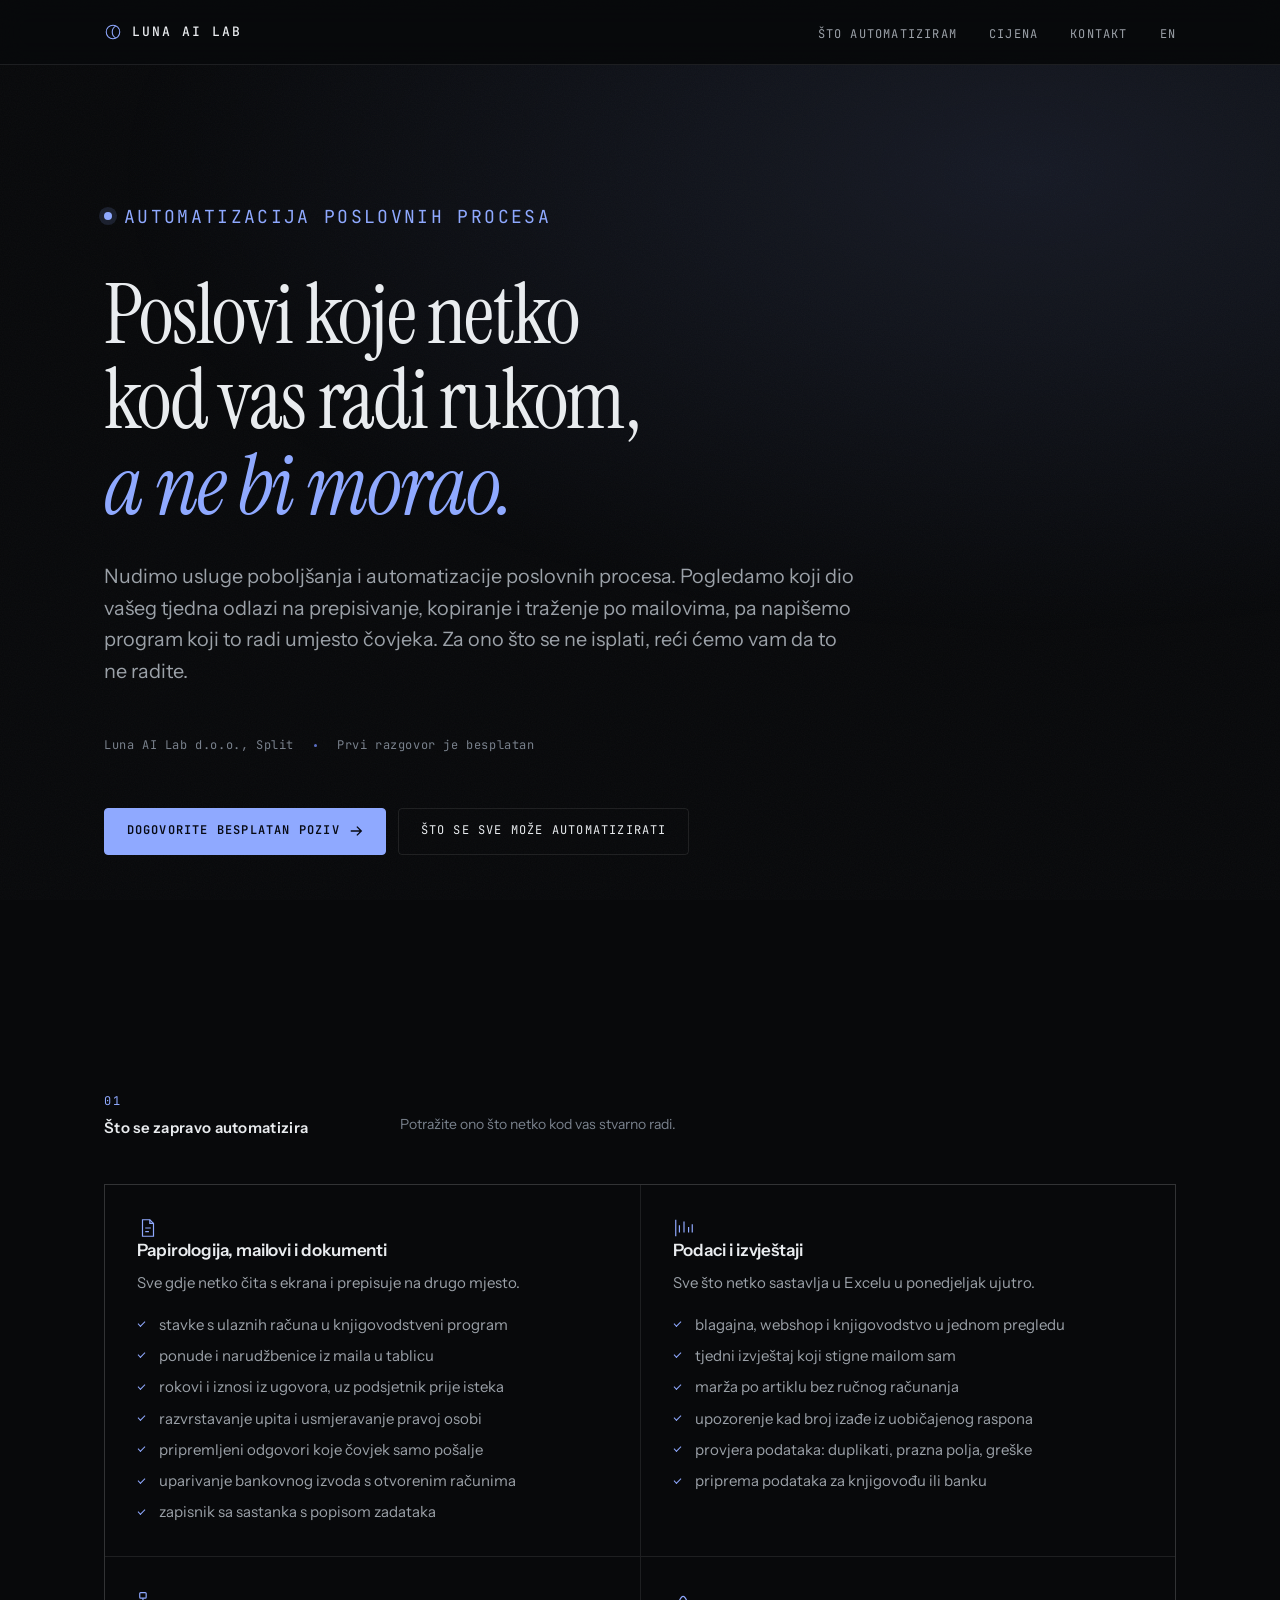
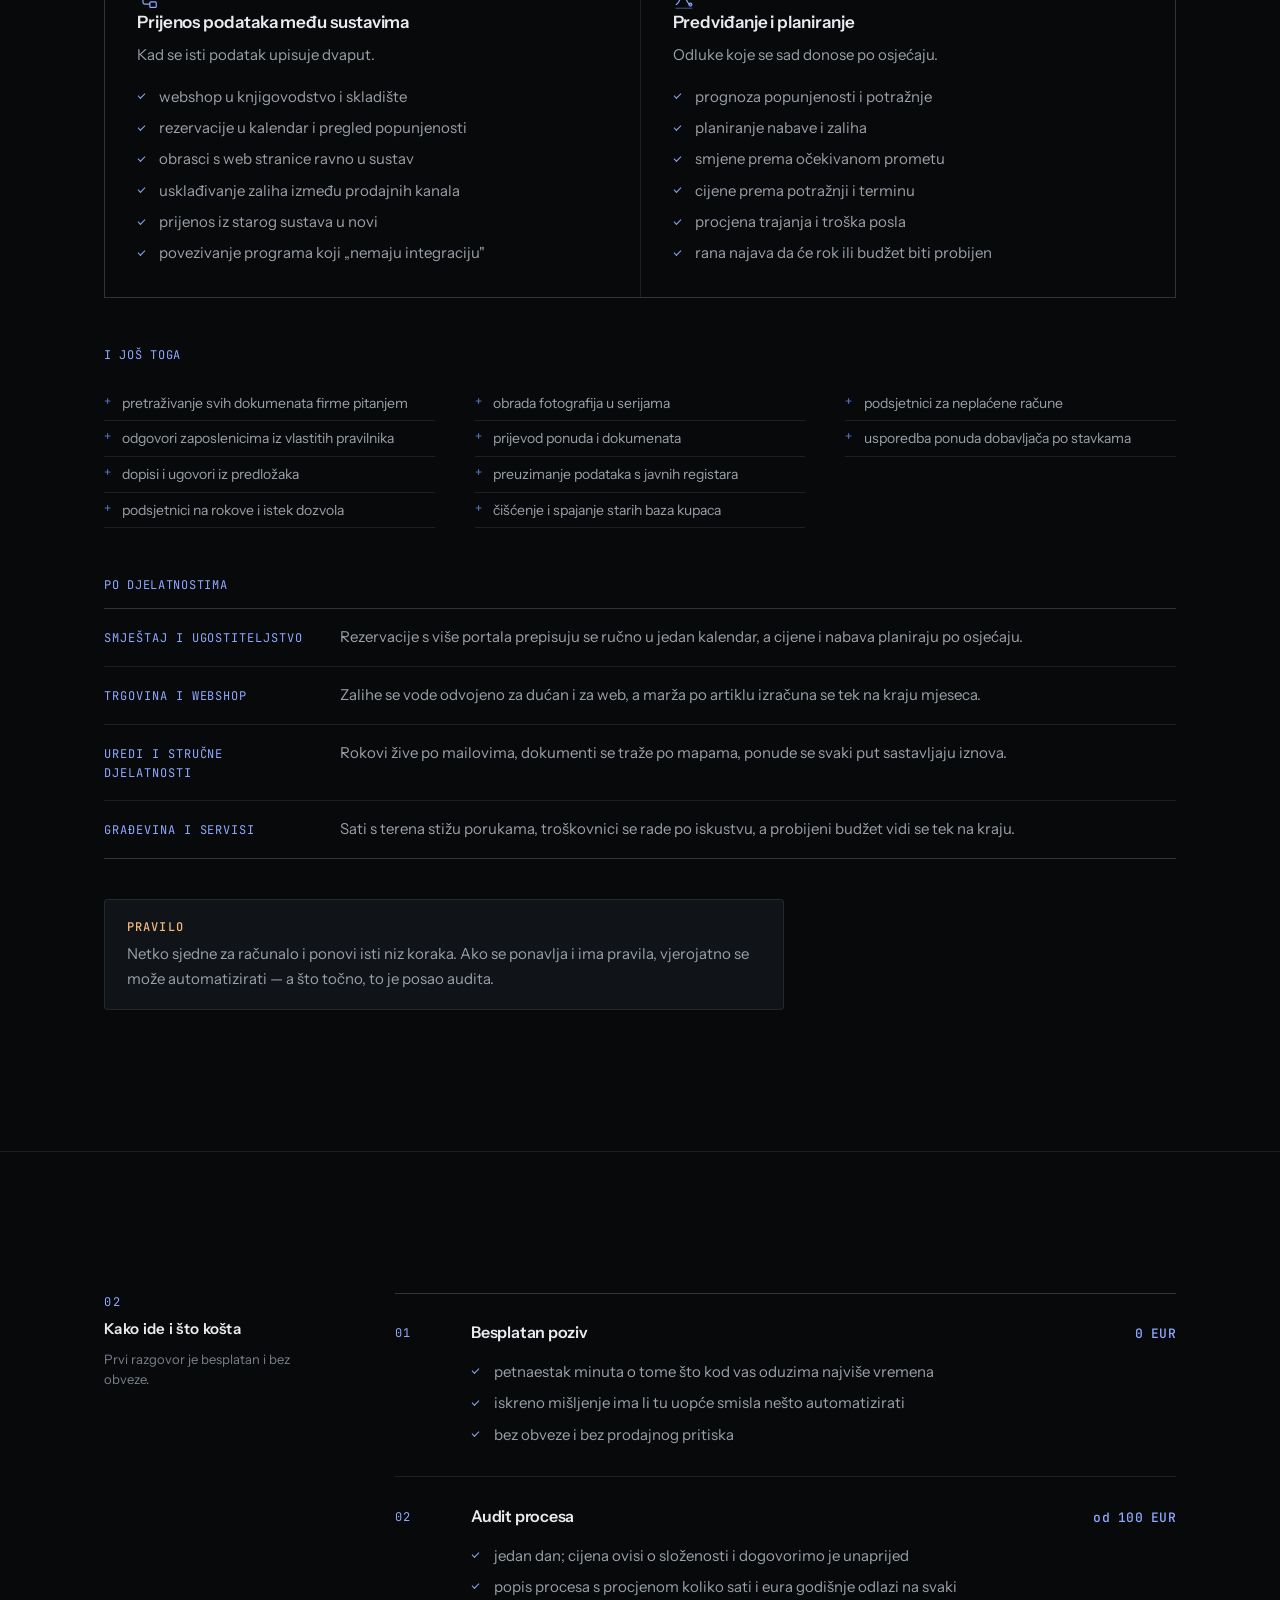
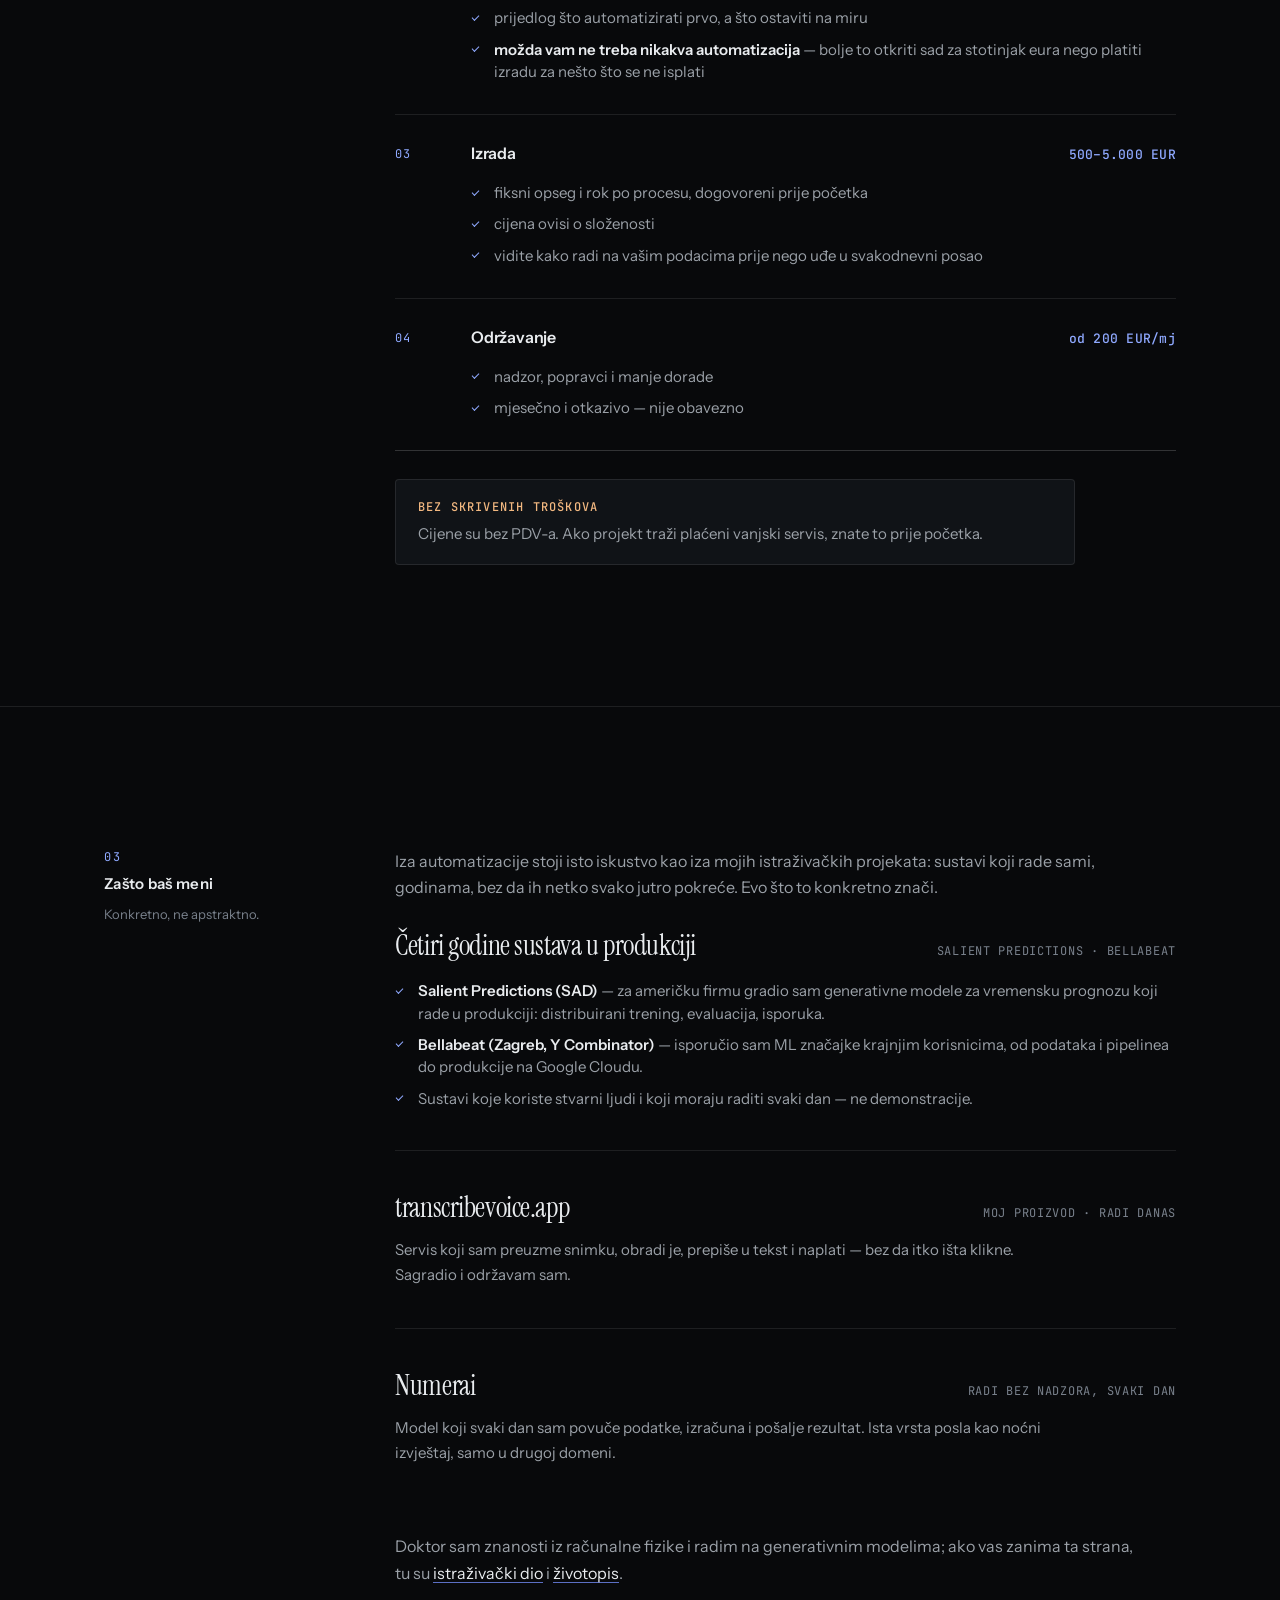
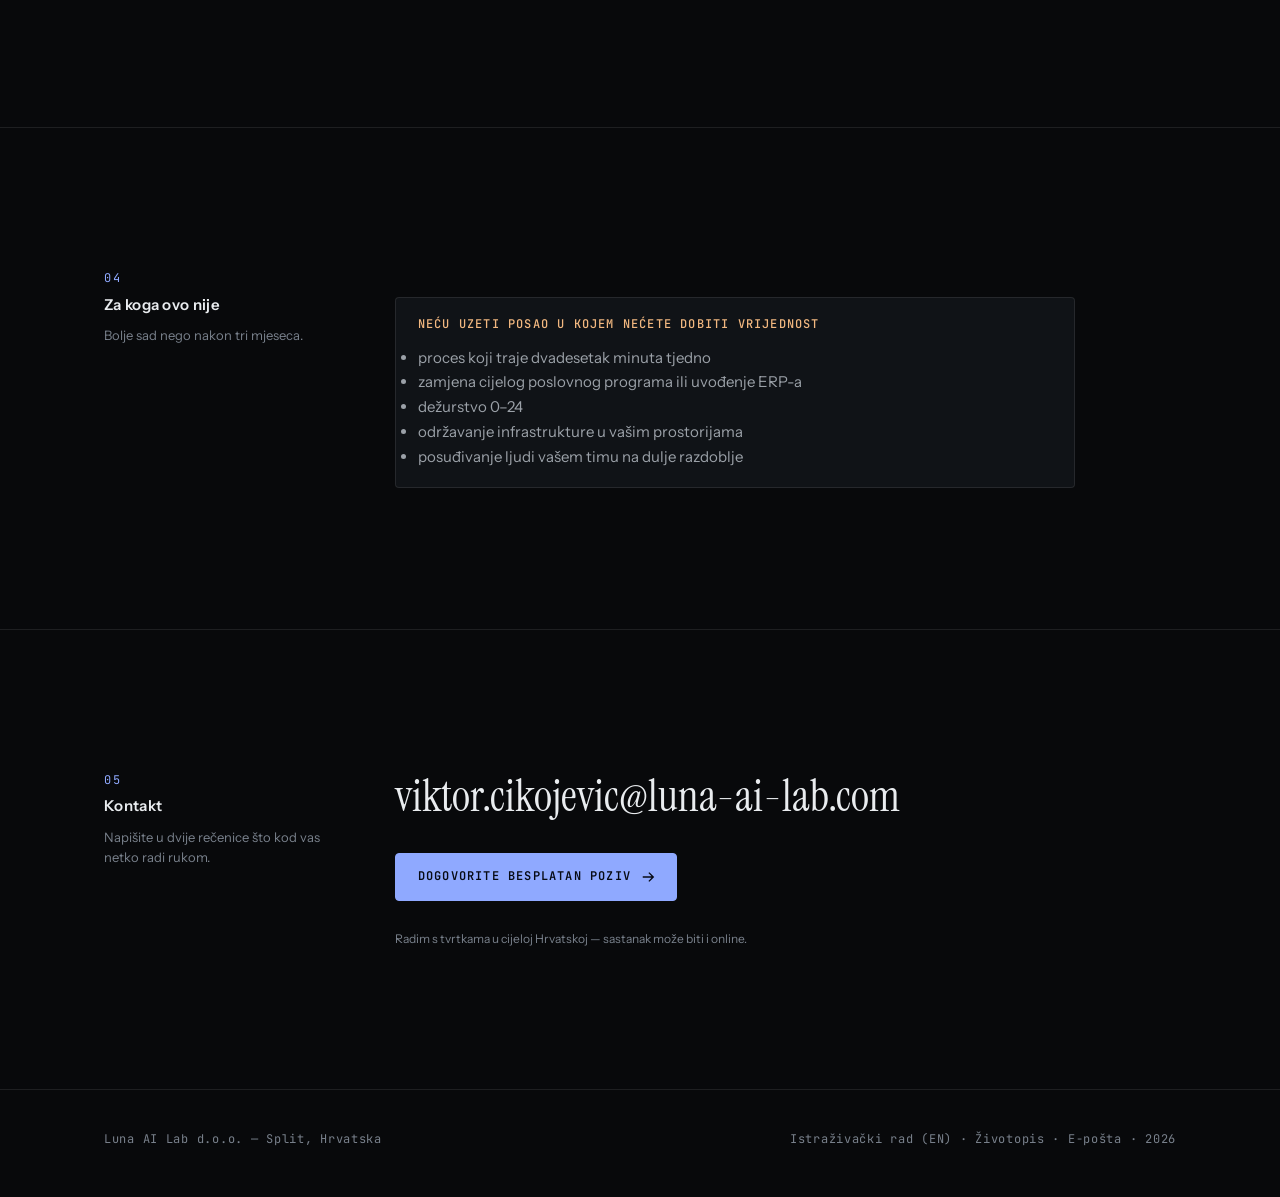
==== automatizacija/index.html @ 7725bb27 "Enhance index.html and related files by adding a new "Automatizacija" link for process automation se" ====
<!DOCTYPE html>
<html lang="hr" class="no-js">
<head>
<meta charset="utf-8">
<meta name="viewport" content="width=device-width, initial-scale=1">
<title>Automatizacija poslovnih procesa — Luna AI Lab, Split</title>
<meta name="description" content="Nudimo usluge poboljšanja i automatizacije poslovnih procesa: papirologija, mailovi, izvještaji, prijenos podataka između sustava, planiranje. Prvi razgovor je besplatan, audit od 100 EUR. Luna AI Lab d.o.o., Split.">
<link rel="canonical" href="https://luna-ai-lab.com/automatizacija/">
<meta name="theme-color" content="#08090b">
<meta name="author" content="Viktor Cikojević">

<meta property="og:type" content="website">
<meta property="og:locale" content="hr_HR">
<meta property="og:url" content="https://luna-ai-lab.com/automatizacija/">
<meta property="og:site_name" content="Luna AI Lab">
<meta property="og:title" content="Automatizacija poslovnih procesa — Luna AI Lab">
<meta property="og:description" content="Ako se radi na računalu i ponavlja se, vjerojatno se može automatizirati. Prvi razgovor je besplatan.">
<meta property="og:image" content="https://luna-ai-lab.com/assets/og-automatizacija.jpg">
<meta property="og:image:width" content="1200">
<meta property="og:image:height" content="630">
<meta name="twitter:card" content="summary_large_image">
<meta name="twitter:image" content="https://luna-ai-lab.com/assets/og-automatizacija.jpg">

<link rel="icon" href="/assets/favicon.svg" type="image/svg+xml">
<link rel="preconnect" href="https://fonts.googleapis.com">
<link rel="preconnect" href="https://fonts.gstatic.com" crossorigin>
<link rel="stylesheet" href="https://fonts.googleapis.com/css2?family=Instrument+Sans:ital,wght@0,400;0,500;0,600;1,400&amp;family=Instrument+Serif:ital@0;1&amp;family=JetBrains+Mono:wght@400;500&amp;display=swap">
<link rel="stylesheet" href="/styles.css">
<script>document.documentElement.classList.remove('no-js');</script>
</head>
<body>

<a class="skip" href="#main">Prijeđi na sadržaj</a>

<header class="nav">
  <div class="wrap nav__inner">
    <a class="wordmark" href="/" aria-label="Luna AI Lab — početna">
      <svg viewBox="0 0 24 24" fill="none" stroke="currentColor" stroke-width="1.4" aria-hidden="true">
        <circle cx="12" cy="12" r="9"/>
        <path d="M15.5 4.2a9 9 0 0 0 0 15.6"/>
      </svg>
      Luna AI Lab
    </a>
    <nav aria-label="Glavna navigacija">
      <ul class="nav__links">
        <li data-optional><a href="#sto">Što automatiziram</a></li>
        <li><a href="#cijena">Cijena</a></li>
        <li data-optional-sm><a href="#kontakt">Kontakt</a></li>
        <li><a href="/">EN</a></li>
      </ul>
    </nav>
  </div>
</header>

<main id="main">

  <!-- ============================================================ HERO -->
  <section class="hero hero--plain">
    <div class="wrap hero__inner">
      <p class="hero__eyebrow hero__eyebrow--lg">Automatizacija poslovnih procesa</p>

      <h1 class="display">Poslovi koje netko kod vas radi rukom, <em>a ne bi morao.</em></h1>

      <p class="lede hero__lede">
        Nudimo usluge poboljšanja i automatizacije poslovnih procesa. Pogledamo koji dio vašeg
        tjedna odlazi na prepisivanje, kopiranje i traženje po mailovima, pa napišemo program koji
        to radi umjesto čovjeka. Za ono što se ne isplati, reći ćemo vam da to ne radite.
      </p>

      <ul class="hero__proof">
        <li>Luna AI Lab d.o.o., Split</li>
        <li>Prvi razgovor je besplatan</li>
      </ul>

      <div class="hero__cta">
        <a class="btn btn--primary" href="mailto:viktor.cikojevic@luna-ai-lab.com?subject=Besplatan%20poziv">
          Dogovorite besplatan poziv
          <svg viewBox="0 0 16 16" fill="none" stroke="currentColor" stroke-width="1.6" aria-hidden="true">
            <path d="M2 8h12M9 3l5 5-5 5"/>
          </svg>
        </a>
        <a class="btn btn--ghost" href="#sto">Što se sve može automatizirati</a>
      </div>
    </div>
  </section>

  <!-- ============================================================= ŠTO -->
  <section class="section" id="sto" style="border-top:0">
    <div class="wrap">
      <div class="sechead">
        <div>
          <span class="rail__index">01</span>
          <h2 class="rail__title">Što se zapravo automatizira</h2>
        </div>
        <p class="rail__note">Potražite ono što netko kod vas stvarno radi.</p>
      </div>

      <div class="grid-2" data-reveal>

        <article>
          <svg class="card__icon" viewBox="0 0 24 24" fill="none" stroke="currentColor" stroke-width="1.3" aria-hidden="true">
            <path d="M6 3h8l4 4v14H6z"/><path d="M14 3v4h4"/><path d="M9 12h6M9 16h4"/>
          </svg>
          <h3 class="h3">Papirologija, mailovi i dokumenti</h3>
          <p class="block__lede">Sve gdje netko čita s ekrana i prepisuje na drugo mjesto.</p>
          <ul class="checklist">
            <li>stavke s ulaznih računa u knjigovodstveni program</li>
            <li>ponude i narudžbenice iz maila u tablicu</li>
            <li>rokovi i iznosi iz ugovora, uz podsjetnik prije isteka</li>
            <li>razvrstavanje upita i usmjeravanje pravoj osobi</li>
            <li>pripremljeni odgovori koje čovjek samo pošalje</li>
            <li>uparivanje bankovnog izvoda s otvorenim računima</li>
            <li>zapisnik sa sastanka s popisom zadataka</li>
          </ul>
        </article>

        <article>
          <svg class="card__icon" viewBox="0 0 24 24" fill="none" stroke="currentColor" stroke-width="1.3" aria-hidden="true">
            <path d="M3 21V3"/><path d="M7 17V9M12 17V5M17 17v-6M21 17V8"/>
          </svg>
          <h3 class="h3">Podaci i izvještaji</h3>
          <p class="block__lede">Sve što netko sastavlja u Excelu u ponedjeljak ujutro.</p>
          <ul class="checklist">
            <li>blagajna, webshop i knjigovodstvo u jednom pregledu</li>
            <li>tjedni izvještaj koji stigne mailom sam</li>
            <li>marža po artiklu bez ručnog računanja</li>
            <li>upozorenje kad broj izađe iz uobičajenog raspona</li>
            <li>provjera podataka: duplikati, prazna polja, greške</li>
            <li>priprema podataka za knjigovođu ili banku</li>
          </ul>
        </article>

        <article>
          <svg class="card__icon" viewBox="0 0 24 24" fill="none" stroke="currentColor" stroke-width="1.3" aria-hidden="true">
            <rect x="3" y="4" width="7" height="6" rx="1"/><rect x="14" y="14" width="7" height="6" rx="1"/>
            <path d="M6.5 10v4.5a2 2 0 0 0 2 2H14"/>
          </svg>
          <h3 class="h3">Prijenos podataka među sustavima</h3>
          <p class="block__lede">Kad se isti podatak upisuje dvaput.</p>
          <ul class="checklist">
            <li>webshop u knjigovodstvo i skladište</li>
            <li>rezervacije u kalendar i pregled popunjenosti</li>
            <li>obrasci s web stranice ravno u sustav</li>
            <li>usklađivanje zaliha između prodajnih kanala</li>
            <li>prijenos iz starog sustava u novi</li>
            <li>povezivanje programa koji „nemaju integraciju"</li>
          </ul>
        </article>

        <article>
          <svg class="card__icon" viewBox="0 0 24 24" fill="none" stroke="currentColor" stroke-width="1.3" aria-hidden="true">
            <path d="M3 17c3.5 0 4.5-9 8-9s4.5 9 8 9"/><circle cx="19" cy="17" r="1.6"/><path d="M3 21h18" opacity=".4"/>
          </svg>
          <h3 class="h3">Predviđanje i planiranje</h3>
          <p class="block__lede">Odluke koje se sad donose po osjećaju.</p>
          <ul class="checklist">
            <li>prognoza popunjenosti i potražnje</li>
            <li>planiranje nabave i zaliha</li>
            <li>smjene prema očekivanom prometu</li>
            <li>cijene prema potražnji i terminu</li>
            <li>procjena trajanja i troška posla</li>
            <li>rana najava da će rok ili budžet biti probijen</li>
          </ul>
        </article>

      </div>

      <div style="margin-top:clamp(2rem,4.5vw,3rem)">
        <p class="mono" style="color:var(--accent);margin-bottom:0.5rem">I još toga</p>
        <ul class="catalog" data-reveal>
          <li>pretraživanje svih dokumenata firme pitanjem</li>
          <li>odgovori zaposlenicima iz vlastitih pravilnika</li>
          <li>dopisi i ugovori iz predložaka</li>
          <li>podsjetnici na rokove i istek dozvola</li>
          <li>obrada fotografija u serijama</li>
          <li>prijevod ponuda i dokumenata</li>
          <li>preuzimanje podataka s javnih registara</li>
          <li>čišćenje i spajanje starih baza kupaca</li>
          <li>podsjetnici za neplaćene račune</li>
          <li>usporedba ponuda dobavljača po stavkama</li>
        </ul>
      </div>

      <div style="margin-top:clamp(2rem,4.5vw,3rem)">
        <p class="mono" style="color:var(--accent);margin-bottom:0.75rem">Po djelatnostima</p>
        <dl class="skills">
          <div>
            <dt>Smještaj i ugostiteljstvo</dt>
            <dd>Rezervacije s više portala prepisuju se ručno u jedan kalendar, a cijene i nabava planiraju po osjećaju.</dd>
          </div>
          <div>
            <dt>Trgovina i webshop</dt>
            <dd>Zalihe se vode odvojeno za dućan i za web, a marža po artiklu izračuna se tek na kraju mjeseca.</dd>
          </div>
          <div>
            <dt>Uredi i stručne djelatnosti</dt>
            <dd>Rokovi žive po mailovima, dokumenti se traže po mapama, ponude se svaki put sastavljaju iznova.</dd>
          </div>
          <div>
            <dt>Građevina i servisi</dt>
            <dd>Sati s terena stižu porukama, troškovnici se rade po iskustvu, a probijeni budžet vidi se tek na kraju.</dd>
          </div>
        </dl>
      </div>

      <p class="notice" style="margin-top:clamp(1.75rem,3.5vw,2.5rem)">
        <strong>Pravilo</strong>
        Netko sjedne za računalo i ponovi isti niz koraka. Ako se ponavlja i ima pravila, vjerojatno
        se može automatizirati — a što točno, to je posao audita.
      </p>
    </div>
  </section>

  <!-- ========================================================== CIJENA -->
  <section class="section" id="cijena">
    <div class="wrap split">
      <div class="rail">
        <span class="rail__index">02</span>
        <h2 class="rail__title">Kako ide i što košta</h2>
        <p class="rail__note">Prvi razgovor je besplatan i bez obveze.</p>
      </div>

      <div>
        <ol class="steps" data-reveal>
          <li>
            <h3>Besplatan poziv <span class="steps__price">0 EUR</span></h3>
            <ul class="checklist">
              <li>petnaestak minuta o tome što kod vas oduzima najviše vremena</li>
              <li>iskreno mišljenje ima li tu uopće smisla nešto automatizirati</li>
              <li>bez obveze i bez prodajnog pritiska</li>
            </ul>
          </li>
          <li>
            <h3>Audit procesa <span class="steps__price">od 100 EUR</span></h3>
            <ul class="checklist">
              <li>jedan dan; cijena ovisi o složenosti i dogovorimo je unaprijed</li>
              <li>popis procesa s procjenom koliko sati i eura godišnje odlazi na svaki</li>
              <li>prijedlog što automatizirati prvo, a što ostaviti na miru</li>
              <li><strong>možda vam ne treba nikakva automatizacija</strong> — bolje to otkriti sad za stotinjak eura nego platiti izradu za nešto što se ne isplati</li>
            </ul>
          </li>
          <li>
            <h3>Izrada <span class="steps__price">500–5.000 EUR</span></h3>
            <ul class="checklist">
              <li>fiksni opseg i rok po procesu, dogovoreni prije početka</li>
              <li>cijena ovisi o složenosti</li>
              <li>vidite kako radi na vašim podacima prije nego uđe u svakodnevni posao</li>
            </ul>
          </li>
          <li>
            <h3>Održavanje <span class="steps__price">od 200 EUR/mj</span></h3>
            <ul class="checklist">
              <li>nadzor, popravci i manje dorade</li>
              <li>mjesečno i otkazivo — nije obavezno</li>
            </ul>
          </li>
        </ol>

        <p class="notice">
          <strong>Bez skrivenih troškova</strong>
          Cijene su bez PDV-a. Ako projekt traži plaćeni vanjski servis, znate to prije početka.
        </p>
      </div>
    </div>
  </section>

  <!-- ============================================================ ZAŠTO -->
  <section class="section" id="zasto">
    <div class="wrap split">
      <div class="rail">
        <span class="rail__index">03</span>
        <h2 class="rail__title">Zašto baš meni</h2>
        <p class="rail__note">Konkretno, ne apstraktno.</p>
      </div>

      <div>
        <p class="prose" style="margin-bottom:1.75rem">
          Iza automatizacije stoji isto iskustvo kao iza mojih istraživačkih projekata: sustavi koji
          rade sami, godinama, bez da ih netko svako jutro pokreće. Evo što to konkretno znači.
        </p>

        <ol class="work">
          <li data-reveal>
            <div class="work__head">
              <h3 class="work__title">Četiri godine sustava u produkciji</h3>
              <span class="work__meta">Salient Predictions · Bellabeat</span>
            </div>
            <ul class="checklist">
              <li><strong>Salient Predictions (SAD)</strong> — za američku firmu gradio sam generativne modele za vremensku prognozu koji rade u produkciji: distribuirani trening, evaluacija, isporuka.</li>
              <li><strong>Bellabeat (Zagreb, Y Combinator)</strong> — isporučio sam ML značajke krajnjim korisnicima, od podataka i pipelinea do produkcije na Google Cloudu.</li>
              <li>Sustavi koje koriste stvarni ljudi i koji moraju raditi svaki dan — ne demonstracije.</li>
            </ul>
          </li>
          <li data-reveal>
            <div class="work__head">
              <h3 class="work__title">transcribevoice.app</h3>
              <span class="work__meta">moj proizvod · radi danas</span>
            </div>
            <p>
              Servis koji sam preuzme snimku, obradi je, prepiše u tekst i naplati — bez da itko
              išta klikne. Sagradio i održavam sam.
            </p>
          </li>
          <li data-reveal>
            <div class="work__head">
              <h3 class="work__title">Numerai</h3>
              <span class="work__meta">radi bez nadzora, svaki dan</span>
            </div>
            <p>
              Model koji svaki dan sam povuče podatke, izračuna i pošalje rezultat. Ista vrsta posla
              kao noćni izvještaj, samo u drugoj domeni.
            </p>
          </li>
        </ol>

        <p class="prose" style="margin-top:1.75rem">
          Doktor sam znanosti iz računalne fizike i radim na generativnim modelima; ako vas zanima
          ta strana, tu su <a href="/">istraživački dio</a> i <a href="/viktor/">životopis</a>.
        </p>
      </div>
    </div>
  </section>

  <!-- ============================================================= NIJE -->
  <section class="section" id="nije">
    <div class="wrap split">
      <div class="rail">
        <span class="rail__index">04</span>
        <h2 class="rail__title">Za koga ovo nije</h2>
        <p class="rail__note">Bolje sad nego nakon tri mjeseca.</p>
      </div>

      <div>
        <div class="notice">
          <strong>Neću uzeti posao u kojem nećete dobiti vrijednost</strong>
          <ul style="margin-top:0.65rem">
            <li>proces koji traje dvadesetak minuta tjedno</li>
            <li>zamjena cijelog poslovnog programa ili uvođenje ERP-a</li>
            <li>dežurstvo 0–24</li>
            <li>održavanje infrastrukture u vašim prostorijama</li>
            <li>posuđivanje ljudi vašem timu na dulje razdoblje</li>
          </ul>
        </div>
      </div>
    </div>
  </section>

  <!-- ========================================================== KONTAKT -->
  <section class="section" id="kontakt">
    <div class="wrap split">
      <div class="rail">
        <span class="rail__index">05</span>
        <h2 class="rail__title">Kontakt</h2>
        <p class="rail__note">Napišite u dvije rečenice što kod vas netko radi rukom.</p>
      </div>

      <div>
        <a class="contact__mail" href="mailto:viktor.cikojevic@luna-ai-lab.com?subject=Automatizacija%20procesa">viktor.cikojevic@luna-ai-lab.com</a>

        <div class="hero__cta" style="margin-top:2rem">
          <a class="btn btn--primary" href="mailto:viktor.cikojevic@luna-ai-lab.com?subject=Besplatan%20poziv">
            Dogovorite besplatan poziv
            <svg viewBox="0 0 16 16" fill="none" stroke="currentColor" stroke-width="1.6" aria-hidden="true">
              <path d="M2 8h12M9 3l5 5-5 5"/>
            </svg>
          </a>
        </div>

        <p class="footnote" style="margin-top:1.75rem">
          Radim s tvrtkama u cijeloj Hrvatskoj — sastanak može biti i online.
        </p>
      </div>
    </div>
  </section>

</main>

<footer class="footer">
  <div class="wrap footer__inner">
    <span>Luna AI Lab d.o.o. — Split, Hrvatska</span>
    <span><a href="/">Istraživački rad (EN)</a> · <a href="/viktor/">Životopis</a> · <a href="mailto:viktor.cikojevic@luna-ai-lab.com">E-pošta</a> · <span id="year">2026</span></span>
  </div>
</footer>

<script type="application/ld+json">
{
  "@context": "https://schema.org",
  "@type": "Service",
  "name": "Automatizacija poslovnih procesa",
  "serviceType": "Automatizacija poslovnih procesa i izrada softvera po mjeri",
  "url": "https://luna-ai-lab.com/automatizacija/",
  "areaServed": { "@type": "Country", "name": "Hrvatska" },
  "availableLanguage": ["hr", "en"],
  "provider": {
    "@type": "Organization",
    "name": "Luna AI Lab",
    "legalName": "Luna AI Lab d.o.o.",
    "url": "https://luna-ai-lab.com/",
    "email": "viktor.cikojevic@luna-ai-lab.com",
    "address": { "@type": "PostalAddress", "addressLocality": "Split", "addressCountry": "HR" }
  },
  "offers": {
    "@type": "Offer",
    "name": "Audit procesa",
    "description": "Jednodnevni pregled ručnih procesa s procjenom uštede i prijedlogom prioriteta. Uvodni poziv je besplatan.",
    "priceSpecification": {
      "@type": "PriceSpecification",
      "minPrice": "100",
      "priceCurrency": "EUR"
    }
  }
}
</script>

<script src="/main.js" defer></script>
</body>
</html>
---- styles.css ----
/* ==========================================================================
   Luna AI Lab — shared design system
   Used by /index.html, /viktor/index.html, /404.html
   ========================================================================== */

:root {
  /* Surfaces */
  --bg: #08090b;
  --bg-deep: #050609;
  --surface: #101317;
  --surface-2: #171b21;
  --border: rgba(255, 255, 255, 0.09);
  --border-lit: rgba(143, 169, 255, 0.32);

  /* Text — all checked >= 4.5:1 against --bg */
  --text: #e9ecef;
  --text-dim: #9ba1a8;
  --text-mute: #79818c;

  /* Accents */
  --accent: #8fa9ff;
  --accent-dim: #5b6fc4;
  --accent-deep: #0e5484;
  --warm: #f2b880;

  /* Type */
  --font-display: "Instrument Serif", "Iowan Old Style", Georgia, serif;
  --font-sans: "Instrument Sans", -apple-system, BlinkMacSystemFont, "Segoe UI",
    sans-serif;
  --font-mono: "JetBrains Mono", ui-monospace, SFMono-Regular, Menlo, monospace;

  /* Rhythm */
  --measure: 68ch;
  --page: 1200px;
  --gutter: clamp(1.25rem, 5vw, 4rem);
  --section-y: clamp(4.5rem, 11vw, 9rem);
  --radius: 4px;
  --ease: cubic-bezier(0.22, 0.61, 0.36, 1);
}

/* --------------------------------------------------------------- reset -- */

*,
*::before,
*::after {
  box-sizing: border-box;
}

* {
  margin: 0;
  padding: 0;
}

html {
  -webkit-text-size-adjust: 100%;
  scroll-behavior: smooth;
}

body {
  background: var(--bg);
  color: var(--text);
  font-family: var(--font-sans);
  font-size: 1rem;
  line-height: 1.65;
  font-feature-settings: "kern", "liga";
  -webkit-font-smoothing: antialiased;
  -moz-osx-font-smoothing: grayscale;
  overflow-x: hidden;
}

img,
svg,
canvas {
  display: block;
  max-width: 100%;
}

a {
  color: inherit;
}

:focus-visible {
  outline: 2px solid var(--accent);
  outline-offset: 3px;
  border-radius: 2px;
}

::selection {
  background: var(--accent);
  color: var(--bg-deep);
}

/* Atmospheric grain — sits above the page background, below all content. */
body::after {
  content: "";
  position: fixed;
  inset: 0;
  z-index: 0;
  pointer-events: none;
  opacity: 0.035;
  background-image: url("data:image/svg+xml,%3Csvg xmlns='http://www.w3.org/2000/svg' width='140' height='140'%3E%3Cfilter id='n'%3E%3CfeTurbulence type='fractalNoise' baseFrequency='0.85' numOctaves='3'/%3E%3C/filter%3E%3Crect width='140' height='140' filter='url(%23n)'/%3E%3C/svg%3E");
}

/* ------------------------------------------------------------ typography - */

h1,
h2,
h3,
h4 {
  font-weight: 400;
  line-height: 1.08;
  letter-spacing: -0.015em;
  text-wrap: balance;
}

.display {
  font-family: var(--font-display);
  font-size: clamp(2.75rem, 7.2vw, 5.25rem);
  line-height: 1.02;
  letter-spacing: -0.02em;
}

.display em {
  font-style: italic;
  color: var(--accent);
}

.h2 {
  font-family: var(--font-display);
  font-size: clamp(1.9rem, 3.6vw, 2.9rem);
  line-height: 1.1;
}

.h3 {
  font-family: var(--font-sans);
  font-size: 1.0625rem;
  font-weight: 600;
  letter-spacing: -0.005em;
  line-height: 1.35;
}

.lede {
  font-size: clamp(1.0625rem, 1.55vw, 1.25rem);
  line-height: 1.6;
  color: var(--text-dim);
  max-width: var(--measure);
}

.prose {
  color: var(--text-dim);
  max-width: var(--measure);
}

.mono {
  font-family: var(--font-mono);
  font-size: 0.75rem;
  letter-spacing: 0.06em;
  text-transform: uppercase;
}

.num {
  font-family: var(--font-mono);
  font-variant-numeric: tabular-nums;
  letter-spacing: -0.01em;
}

strong {
  color: var(--text);
  font-weight: 600;
}

/* Inline links inside body copy */
.prose a,
.link {
  color: var(--text);
  text-decoration: none;
  background-image: linear-gradient(var(--accent-dim), var(--accent-dim));
  background-size: 100% 1px;
  background-repeat: no-repeat;
  background-position: 0 100%;
  transition: color 0.18s var(--ease), background-size 0.18s var(--ease);
}

.prose a:hover,
.link:hover {
  color: var(--accent);
  background-image: linear-gradient(var(--accent), var(--accent));
}

/* ---------------------------------------------------------------- layout - */

.wrap {
  width: 100%;
  max-width: var(--page);
  margin-inline: auto;
  padding-inline: var(--gutter);
  position: relative;
  z-index: 1;
}

.section {
  padding-block: var(--section-y);
  border-top: 1px solid var(--border);
  position: relative;
  z-index: 1;
}

/* Asymmetric editorial split: narrow label rail, wide content. */
.split {
  display: grid;
  gap: clamp(1.75rem, 4vw, 3.5rem);
  grid-template-columns: 1fr;
}

@media (min-width: 900px) {
  .split {
    grid-template-columns: minmax(0, 15rem) minmax(0, 1fr);
  }
}

.rail {
  position: relative;
}

@media (min-width: 900px) {
  .rail {
    position: sticky;
    top: 6.5rem;
    align-self: start;
  }
}

.rail__index {
  font-family: var(--font-mono);
  font-size: 0.75rem;
  letter-spacing: 0.14em;
  color: var(--accent);
  display: block;
  margin-bottom: 0.5rem;
}

.rail__title {
  font-family: var(--font-sans);
  font-size: 0.9375rem;
  font-weight: 600;
  letter-spacing: 0.02em;
  color: var(--text);
}

.rail__note {
  margin-top: 0.75rem;
  font-size: 0.8125rem;
  line-height: 1.55;
  color: var(--text-mute);
  max-width: 24ch;
}

/* Horizontal variant of the rail, for sections whose content needs full width. */
.sechead {
  display: grid;
  gap: 0.5rem 3.5rem;
  grid-template-columns: 1fr;
  margin-bottom: clamp(2rem, 4vw, 3rem);
}

@media (min-width: 900px) {
  .sechead {
    grid-template-columns: minmax(0, 15rem) minmax(0, 1fr);
    align-items: start;
  }
}

.sechead .rail__note {
  margin-top: 0;
  max-width: 52ch;
  font-size: 0.875rem;
  align-self: end;
}

.skip {
  position: absolute;
  left: -9999px;
  top: 0;
  z-index: 100;
  background: var(--accent);
  color: var(--bg-deep);
  padding: 0.65rem 1rem;
  font-weight: 600;
  border-radius: var(--radius);
}

.skip:focus {
  left: 1rem;
  top: 1rem;
}

/* ------------------------------------------------------------------ nav -- */

.nav {
  position: sticky;
  top: 0;
  z-index: 40;
  background: color-mix(in srgb, var(--bg) 82%, transparent);
  backdrop-filter: blur(14px) saturate(140%);
  -webkit-backdrop-filter: blur(14px) saturate(140%);
  border-bottom: 1px solid var(--border);
}

.nav__inner {
  display: flex;
  align-items: center;
  justify-content: space-between;
  /* Wrap rather than overflow when the labels outgrow a 320 px bar. */
  flex-wrap: wrap;
  gap: 0.35rem 1.5rem;
  min-height: 4rem;
  padding-block: 0.35rem;
}

.wordmark {
  display: inline-flex;
  align-items: center;
  gap: 0.6rem;
  text-decoration: none;
  font-family: var(--font-mono);
  font-size: 0.8125rem;
  font-weight: 500;
  letter-spacing: 0.16em;
  text-transform: uppercase;
  color: var(--text);
  white-space: nowrap;
}

.wordmark svg {
  width: 18px;
  height: 18px;
  flex: none;
  color: var(--accent);
}

.nav__links {
  display: flex;
  align-items: center;
  gap: clamp(1rem, 3vw, 2rem);
  list-style: none;
}

.nav__links a {
  font-family: var(--font-mono);
  font-size: 0.75rem;
  letter-spacing: 0.1em;
  text-transform: uppercase;
  color: var(--text-dim);
  text-decoration: none;
  transition: color 0.18s var(--ease);
}

.nav__links a:hover {
  color: var(--accent);
}

@media (max-width: 719px) {
  .nav__links li[data-optional] {
    display: none;
  }
}

/* Second tier of nav pruning, so the bar still fits at 320 px. */
@media (max-width: 559px) {
  .nav__links li[data-optional-sm] {
    display: none;
  }
}

/* --------------------------------------------------------------- buttons - */

.btn {
  --btn-bg: transparent;
  --btn-fg: var(--text);
  --btn-bd: var(--border);
  display: inline-flex;
  align-items: center;
  gap: 0.6rem;
  padding: 0.8rem 1.35rem;
  background: var(--btn-bg);
  color: var(--btn-fg);
  border: 1px solid var(--btn-bd);
  border-radius: var(--radius);
  font-family: var(--font-mono);
  font-size: 0.75rem;
  letter-spacing: 0.1em;
  text-transform: uppercase;
  text-decoration: none;
  cursor: pointer;
  transition: background 0.18s var(--ease), border-color 0.18s var(--ease),
    color 0.18s var(--ease), transform 0.18s var(--ease);
}

.btn:hover {
  transform: translateY(-1px);
}

.btn--primary {
  --btn-bg: var(--accent);
  --btn-fg: #070a14;
  --btn-bd: var(--accent);
  font-weight: 600;
}

.btn--primary:hover {
  --btn-bg: #a8bcff;
  --btn-bd: #a8bcff;
}

.btn--ghost:hover {
  --btn-bd: var(--border-lit);
  --btn-fg: var(--accent);
  --btn-bg: rgba(143, 169, 255, 0.06);
}

.btn svg {
  width: 14px;
  height: 14px;
  flex: none;
}

/* ----------------------------------------------------------------- hero -- */

.hero {
  position: relative;
  padding-block: clamp(4rem, 12vw, 8.5rem) clamp(3.5rem, 8vw, 6rem);
  overflow: hidden;
}

/* Ensemble-fan canvas: decorative, full-bleed, faded at the edges. */
#ensemble {
  position: absolute;
  inset: 0;
  width: 100%;
  height: 100%;
  z-index: 0;
  opacity: 0.85;
  -webkit-mask-image: radial-gradient(
    120% 90% at 62% 45%,
    #000 0%,
    #000 45%,
    transparent 100%
  );
  mask-image: radial-gradient(
    120% 90% at 62% 45%,
    #000 0%,
    #000 45%,
    transparent 100%
  );
}

/* Scrim over the left column so the fan never competes with the copy. */
.hero::before {
  content: "";
  position: absolute;
  inset: 0;
  z-index: 1;
  pointer-events: none;
  background: linear-gradient(
    100deg,
    var(--bg) 0%,
    color-mix(in srgb, var(--bg) 88%, transparent) 26%,
    color-mix(in srgb, var(--bg) 55%, transparent) 52%,
    transparent 78%
  );
}

@media (max-width: 899px) {
  .hero::before {
    background: linear-gradient(
      170deg,
      color-mix(in srgb, var(--bg) 78%, transparent) 0%,
      color-mix(in srgb, var(--bg) 88%, transparent) 60%,
      var(--bg) 100%
    );
  }
}

/* Canvas-free hero (automation page): the ensemble motif means probabilistic
   forecasting, which would be the wrong metaphor there. Quiet glow instead. */
.hero--plain::before {
  background: radial-gradient(
    115% 85% at 80% 12%,
    rgba(143, 169, 255, 0.11),
    transparent 62%
  );
}

.hero__inner {
  position: relative;
  z-index: 2;
}

.hero__eyebrow {
  display: inline-flex;
  align-items: center;
  gap: 0.6rem;
  font-family: var(--font-mono);
  font-size: 0.75rem;
  letter-spacing: 0.14em;
  text-transform: uppercase;
  color: var(--text-mute);
  margin-bottom: clamp(1.5rem, 4vw, 2.5rem);
}

.hero__eyebrow::before {
  content: "";
  width: 6px;
  height: 6px;
  flex: none;
  /* Stay on the first line when the label wraps on narrow screens. */
  align-self: flex-start;
  margin-top: 0.55em;
  border-radius: 50%;
  background: var(--accent);
  box-shadow: 0 0 0 4px rgba(143, 169, 255, 0.16);
}

/* Larger variant, for pages where this label carries the positioning
   rather than just stating a location. */
.hero__eyebrow--lg {
  font-size: clamp(0.875rem, 1.7vw, 1.125rem);
  letter-spacing: 0.13em;
  color: var(--accent);
  gap: 0.75rem;
}

.hero__eyebrow--lg::before {
  width: 8px;
  height: 8px;
  box-shadow: 0 0 0 5px rgba(143, 169, 255, 0.14);
}

.hero h1 {
  max-width: 17ch;
}

.hero__lede {
  margin-top: clamp(1.5rem, 3vw, 2rem);
  max-width: 58ch;
}

.hero__proof {
  margin-top: clamp(2rem, 4.5vw, 3rem);
  display: flex;
  flex-wrap: wrap;
  gap: 0.5rem 1.25rem;
  font-family: var(--font-mono);
  font-size: 0.75rem;
  letter-spacing: 0.05em;
  color: var(--text-mute);
  list-style: none;
}

.hero__proof li {
  display: flex;
  align-items: center;
  gap: 1.25rem;
}

.hero__proof li + li::before {
  content: "";
  width: 3px;
  height: 3px;
  border-radius: 50%;
  background: var(--accent-dim);
}

/* Below the wrap point the separators land at the start of a line, which reads
   as a stray bullet. Stack the claims instead. */
@media (max-width: 599px) {
  .hero__proof {
    flex-direction: column;
    gap: 0.35rem;
  }

  .hero__proof li + li::before {
    display: none;
  }
}

.hero__cta {
  margin-top: clamp(2.25rem, 5vw, 3.25rem);
  display: flex;
  flex-wrap: wrap;
  gap: 0.75rem;
}

/* ---------------------------------------------------------------- stats -- */

.stats {
  display: grid;
  grid-template-columns: repeat(2, minmax(0, 1fr));
  border-top: 1px solid var(--border);
  border-left: 1px solid var(--border);
}

@media (min-width: 780px) {
  .stats {
    grid-template-columns: repeat(4, minmax(0, 1fr));
  }
}

.stat {
  padding: clamp(1.25rem, 3vw, 1.9rem);
  border-right: 1px solid var(--border);
  border-bottom: 1px solid var(--border);
}

.stat__value {
  font-family: var(--font-mono);
  font-size: clamp(1.4rem, 3.1vw, 2rem);
  font-weight: 500;
  letter-spacing: -0.02em;
  color: var(--text);
  font-variant-numeric: tabular-nums;
}

.stat--warm .stat__value {
  color: var(--warm);
}

.stat__label {
  margin-top: 0.5rem;
  font-size: 0.8125rem;
  line-height: 1.45;
  color: var(--text-mute);
}

.footnote {
  margin-top: 1.25rem;
  font-size: 0.75rem;
  line-height: 1.6;
  color: var(--text-mute);
  max-width: 78ch;
}

/* -------------------------------------------------------------- services - */

.cards {
  display: grid;
  gap: 1px;
  background: var(--border);
  border: 1px solid var(--border);
  grid-template-columns: 1fr;
}

@media (min-width: 860px) {
  .cards {
    grid-template-columns: repeat(3, minmax(0, 1fr));
  }
}

.card {
  background: var(--bg);
  padding: clamp(1.5rem, 3vw, 2rem);
  display: flex;
  flex-direction: column;
  gap: 0.9rem;
  transition: background 0.22s var(--ease);
}

.card:hover {
  background: var(--surface);
}

.card__icon {
  width: 22px;
  height: 22px;
  color: var(--accent);
}

.card p {
  color: var(--text-dim);
  font-size: 0.9375rem;
  flex: 1;
}

.tags {
  display: flex;
  flex-wrap: wrap;
  gap: 0.4rem;
  list-style: none;
  margin-top: 0.25rem;
}

.tags li {
  font-family: var(--font-mono);
  font-size: 0.6875rem;
  letter-spacing: 0.04em;
  color: var(--text-mute);
  border: 1px solid var(--border);
  border-radius: 2px;
  padding: 0.2rem 0.45rem;
  white-space: nowrap;
}

/* ----------------------------------------------------------------- work -- */

.work {
  list-style: none;
}

.work > li {
  border-top: 1px solid var(--border);
  padding-block: clamp(1.75rem, 3.5vw, 2.5rem);
  position: relative;
}

.work > li:first-child {
  border-top: 0;
  padding-top: 0;
}

.work__head {
  display: flex;
  flex-wrap: wrap;
  align-items: baseline;
  justify-content: space-between;
  gap: 0.5rem 1.5rem;
  margin-bottom: 0.85rem;
}

.work__title {
  font-family: var(--font-display);
  font-size: clamp(1.35rem, 2.4vw, 1.75rem);
  line-height: 1.2;
}

.work__meta {
  font-family: var(--font-mono);
  font-size: 0.75rem;
  letter-spacing: 0.06em;
  color: var(--text-mute);
  text-transform: uppercase;
  white-space: nowrap;
}

.work p {
  color: var(--text-dim);
  max-width: var(--measure);
  font-size: 0.9375rem;
}

/* Outcome callout — the number that matters. */
.result {
  margin-top: 1.1rem;
  padding: 0.85rem 0 0.85rem 1.1rem;
  border-left: 2px solid var(--accent-dim);
  font-size: 0.9375rem;
  color: var(--text);
  max-width: var(--measure);
  transition: border-color 0.22s var(--ease);
}

.work > li:hover .result {
  border-left-color: var(--accent);
}

.result .num {
  color: var(--accent);
}

.linkrow {
  margin-top: 1.1rem;
  display: flex;
  flex-wrap: wrap;
  gap: 0.5rem 1.5rem;
  list-style: none;
}

.linkrow a {
  font-family: var(--font-mono);
  font-size: 0.75rem;
  letter-spacing: 0.06em;
  text-transform: uppercase;
  color: var(--text-mute);
  text-decoration: none;
  display: inline-flex;
  align-items: center;
  gap: 0.4rem;
  transition: color 0.18s var(--ease);
}

.linkrow a:hover {
  color: var(--accent);
}

.linkrow svg {
  width: 11px;
  height: 11px;
  flex: none;
}

/* -------------------------------------------------------------- approach - */

.steps {
  list-style: none;
  counter-reset: step;
  display: grid;
  gap: 1px;
  background: var(--border);
  border-block: 1px solid var(--border);
}

.steps > li {
  counter-increment: step;
  background: var(--bg);
  padding: clamp(1.4rem, 3vw, 1.9rem) 0;
  display: grid;
  gap: 0.35rem 1.75rem;
  grid-template-columns: 1fr;
}

@media (min-width: 600px) {
  .steps > li {
    grid-template-columns: 3rem minmax(0, 1fr);
  }

  .steps h3,
  .steps p,
  .steps .checklist {
    grid-column: 2;
  }
}

.steps .checklist {
  margin-top: 0.75rem;
}

.steps > li::before {
  content: "0" counter(step);
  font-family: var(--font-mono);
  font-size: 0.75rem;
  letter-spacing: 0.1em;
  color: var(--accent);
  line-height: 1.6;
}

.steps h3 {
  font-family: var(--font-sans);
  font-size: 1rem;
  font-weight: 600;
  display: flex;
  flex-wrap: wrap;
  align-items: baseline;
  justify-content: space-between;
  gap: 0.3rem 1.25rem;
}

/* Price sits on the step heading line, right-aligned on wide screens. */
.steps__price {
  font-family: var(--font-mono);
  font-size: 0.8125rem;
  font-weight: 500;
  letter-spacing: 0.02em;
  color: var(--accent);
  white-space: nowrap;
}

.steps p {
  color: var(--text-dim);
  font-size: 0.9375rem;
  max-width: var(--measure);
}

.notice {
  margin-top: 1.75rem;
  padding: 1.1rem 1.35rem;
  border: 1px solid var(--border);
  border-radius: var(--radius);
  background: var(--surface);
  font-size: 0.9375rem;
  color: var(--text-dim);
  max-width: var(--measure);
}

.notice strong {
  display: block;
  margin-bottom: 0.3rem;
  font-family: var(--font-mono);
  font-size: 0.75rem;
  letter-spacing: 0.1em;
  text-transform: uppercase;
  color: var(--warm);
  font-weight: 500;
}

/* ------------------------------------------------- automation page bits -- */

/* Two-up blocks sharing the hairline treatment of .cards. */
.grid-2 {
  display: grid;
  gap: 1px;
  background: var(--border);
  border: 1px solid var(--border);
  grid-template-columns: 1fr;
}

@media (min-width: 760px) {
  .grid-2 {
    grid-template-columns: repeat(2, minmax(0, 1fr));
  }
}

.grid-2 > * {
  background: var(--bg);
  padding: clamp(1.4rem, 3vw, 2rem);
  transition: background 0.22s var(--ease);
}

.grid-2 > *:hover {
  background: var(--surface);
}

.block__lede {
  margin-top: 0.6rem;
  color: var(--text-dim);
  font-size: 0.9375rem;
}

/* Concrete examples, ticked. */
.checklist {
  list-style: none;
  margin-top: 1.1rem;
  display: grid;
  gap: 0.55rem;
}

.checklist li {
  position: relative;
  padding-left: 1.4rem;
  font-size: 0.9375rem;
  line-height: 1.5;
  color: var(--text-dim);
}

.checklist li::before {
  content: "";
  position: absolute;
  left: 1px;
  top: 0.5em;
  width: 7px;
  height: 4px;
  border-left: 1.5px solid var(--accent);
  border-bottom: 1.5px solid var(--accent);
  transform: rotate(-45deg);
}

/* Dense overflow catalogue — the "and also" list. */
.catalog {
  list-style: none;
  columns: 1;
  column-gap: 2.5rem;
  margin-top: 1.25rem;
}

@media (min-width: 560px) {
  .catalog {
    columns: 2;
  }
}

@media (min-width: 900px) {
  .catalog {
    columns: 3;
  }
}

.catalog li {
  break-inside: avoid;
  -webkit-column-break-inside: avoid;
  position: relative;
  padding: 0.45rem 0 0.45rem 1.15rem;
  border-bottom: 1px solid var(--border);
  font-size: 0.875rem;
  line-height: 1.45;
  color: var(--text-dim);
}

.catalog li::before {
  content: "+";
  position: absolute;
  left: 0;
  top: 0.45rem;
  font-family: var(--font-mono);
  font-size: 0.75rem;
  color: var(--accent-dim);
}

/* -------------------------------------------------------------- contact -- */

.contact__mail {
  display: inline-block;
  font-family: var(--font-display);
  font-size: clamp(1.5rem, 4.4vw, 2.75rem);
  line-height: 1.15;
  color: var(--text);
  text-decoration: none;
  word-break: break-word;
  background-image: linear-gradient(var(--accent), var(--accent));
  background-size: 0% 1px;
  background-repeat: no-repeat;
  background-position: 0 100%;
  transition: background-size 0.35s var(--ease), color 0.2s var(--ease);
}

.contact__mail:hover {
  color: var(--accent);
  background-size: 100% 1px;
}

.elsewhere {
  margin-top: 2.25rem;
  display: flex;
  flex-wrap: wrap;
  gap: 0.75rem;
  list-style: none;
}

.elsewhere a {
  display: inline-flex;
  align-items: center;
  gap: 0.5rem;
  padding: 0.55rem 0.9rem;
  border: 1px solid var(--border);
  border-radius: var(--radius);
  font-family: var(--font-mono);
  font-size: 0.75rem;
  letter-spacing: 0.06em;
  color: var(--text-dim);
  text-decoration: none;
  transition: border-color 0.18s var(--ease), color 0.18s var(--ease),
    background 0.18s var(--ease);
}

.elsewhere a:hover {
  border-color: var(--border-lit);
  color: var(--accent);
  background: rgba(143, 169, 255, 0.06);
}

.elsewhere svg {
  width: 14px;
  height: 14px;
  flex: none;
}

/* --------------------------------------------------------------- footer -- */

.footer {
  border-top: 1px solid var(--border);
  padding-block: 2.5rem 3rem;
  position: relative;
  z-index: 1;
}

.footer__inner {
  display: flex;
  flex-wrap: wrap;
  align-items: center;
  justify-content: space-between;
  gap: 1rem 2rem;
  font-family: var(--font-mono);
  font-size: 0.75rem;
  letter-spacing: 0.06em;
  color: var(--text-mute);
}

.footer a {
  color: var(--text-mute);
  text-decoration: none;
  transition: color 0.18s var(--ease);
}

.footer a:hover {
  color: var(--accent);
}

/* ------------------------------------------------------------- CV page --- */

.cv-header {
  padding-block: clamp(3rem, 8vw, 5rem) clamp(2rem, 4vw, 3rem);
}

.cv-header h1 {
  font-family: var(--font-display);
  font-size: clamp(2.25rem, 6vw, 3.75rem);
  line-height: 1.05;
}

.cv-header__meta {
  margin-top: 0.85rem;
  font-family: var(--font-mono);
  font-size: 0.8125rem;
  letter-spacing: 0.06em;
  color: var(--text-mute);
}

/* Vertical timeline for roles and degrees. */
.timeline {
  list-style: none;
  position: relative;
}

.timeline > li {
  position: relative;
  padding-left: 1.75rem;
  padding-bottom: 2.25rem;
}

.timeline > li::before {
  content: "";
  position: absolute;
  left: 0;
  top: 0.55rem;
  width: 7px;
  height: 7px;
  border-radius: 50%;
  background: var(--bg);
  border: 1px solid var(--accent-dim);
}

.timeline > li::after {
  content: "";
  position: absolute;
  left: 3px;
  top: 1.35rem;
  bottom: 0;
  width: 1px;
  background: var(--border);
}

.timeline > li:last-child {
  padding-bottom: 0;
}

.timeline > li:last-child::after {
  display: none;
}

.role__head {
  display: flex;
  flex-wrap: wrap;
  align-items: baseline;
  justify-content: space-between;
  gap: 0.25rem 1.5rem;
}

.role__title {
  font-family: var(--font-sans);
  font-size: 1.0625rem;
  font-weight: 600;
}

.role__date {
  font-family: var(--font-mono);
  font-size: 0.75rem;
  letter-spacing: 0.06em;
  color: var(--text-mute);
  white-space: nowrap;
}

.role__org {
  margin-top: 0.2rem;
  font-size: 0.9375rem;
  color: var(--accent);
}

.role__org a {
  color: inherit;
  text-decoration: none;
  border-bottom: 1px solid transparent;
  transition: border-color 0.18s var(--ease);
}

.role__org a:hover {
  border-bottom-color: currentColor;
}

.bullets {
  margin-top: 0.85rem;
  padding-left: 1.05rem;
  color: var(--text-dim);
  font-size: 0.9375rem;
}

.bullets li {
  margin-bottom: 0.5rem;
}

.bullets li::marker {
  color: var(--accent-dim);
}

.skills {
  display: grid;
  gap: 1px;
  background: var(--border);
  border-block: 1px solid var(--border);
}

.skills > div {
  background: var(--bg);
  padding: 1rem 0;
  display: grid;
  gap: 0.3rem 1.75rem;
  grid-template-columns: 1fr;
}

@media (min-width: 760px) {
  .skills > div {
    grid-template-columns: 13rem minmax(0, 1fr);
    align-items: baseline;
  }
}

.skills dt,
.skills__label {
  font-family: var(--font-mono);
  font-size: 0.75rem;
  letter-spacing: 0.08em;
  text-transform: uppercase;
  color: var(--accent);
}

.skills dd,
.skills__value {
  color: var(--text-dim);
  font-size: 0.9375rem;
}

code {
  font-family: var(--font-mono);
  font-size: 0.875em;
  color: var(--text);
  background: var(--surface-2);
  border-radius: 2px;
  padding: 0.1em 0.34em;
}

/* ------------------------------------------------------------- motion ---- */

[data-reveal] {
  opacity: 0;
  transform: translateY(10px);
}

[data-reveal].is-visible {
  opacity: 1;
  transform: none;
  transition: opacity 0.6s var(--ease), transform 0.6s var(--ease);
}

@media (prefers-reduced-motion: reduce) {
  html {
    scroll-behavior: auto;
  }

  *,
  *::before,
  *::after {
    animation-duration: 0.001ms !important;
    animation-iteration-count: 1 !important;
    transition-duration: 0.001ms !important;
  }

  [data-reveal] {
    opacity: 1;
    transform: none;
  }

  .btn:hover {
    transform: none;
  }
}

/* No-JS fallback: never leave revealed content hidden. */
.no-js [data-reveal] {
  opacity: 1;
  transform: none;
}

/* -------------------------------------------------------------- print ---- */

@media print {
  :root {
    --bg: #fff;
    --text: #000;
    --text-dim: #222;
    --text-mute: #555;
    --accent: #0e5484;
    --accent-dim: #0e5484;
    --border: #ccc;
  }

  body {
    background: #fff;
    color: #000;
    font-size: 10.5pt;
    line-height: 1.45;
  }

  body::after,
  .nav,
  .footer,
  #ensemble,
  .no-print {
    display: none !important;
  }

  .section {
    padding-block: 0.9rem;
    break-inside: avoid;
  }

  .timeline > li {
    break-inside: avoid;
    padding-bottom: 0.9rem;
  }

  .split {
    grid-template-columns: 6.5rem minmax(0, 1fr);
    gap: 0.75rem 1.25rem;
  }

  .wrap {
    padding-inline: 0;
    max-width: none;
  }

  .rail {
    position: static;
  }

  /* Contact chips stay — a printed CV needs them. Section side-notes do not. */
  .rail__note {
    display: none;
  }

  .bullets li,
  .timeline > li {
    margin-bottom: 0.3rem;
  }

  a {
    color: #000;
    text-decoration: none;
  }

  /* Expand links so a printed CV stays useful. */
  .prose a[href^="http"]::after,
  .bullets a[href^="http"]::after,
  .role__org a[href^="http"]::after {
    content: " (" attr(href) ")";
    font-size: 8pt;
    color: #555;
    word-break: break-all;
  }
}
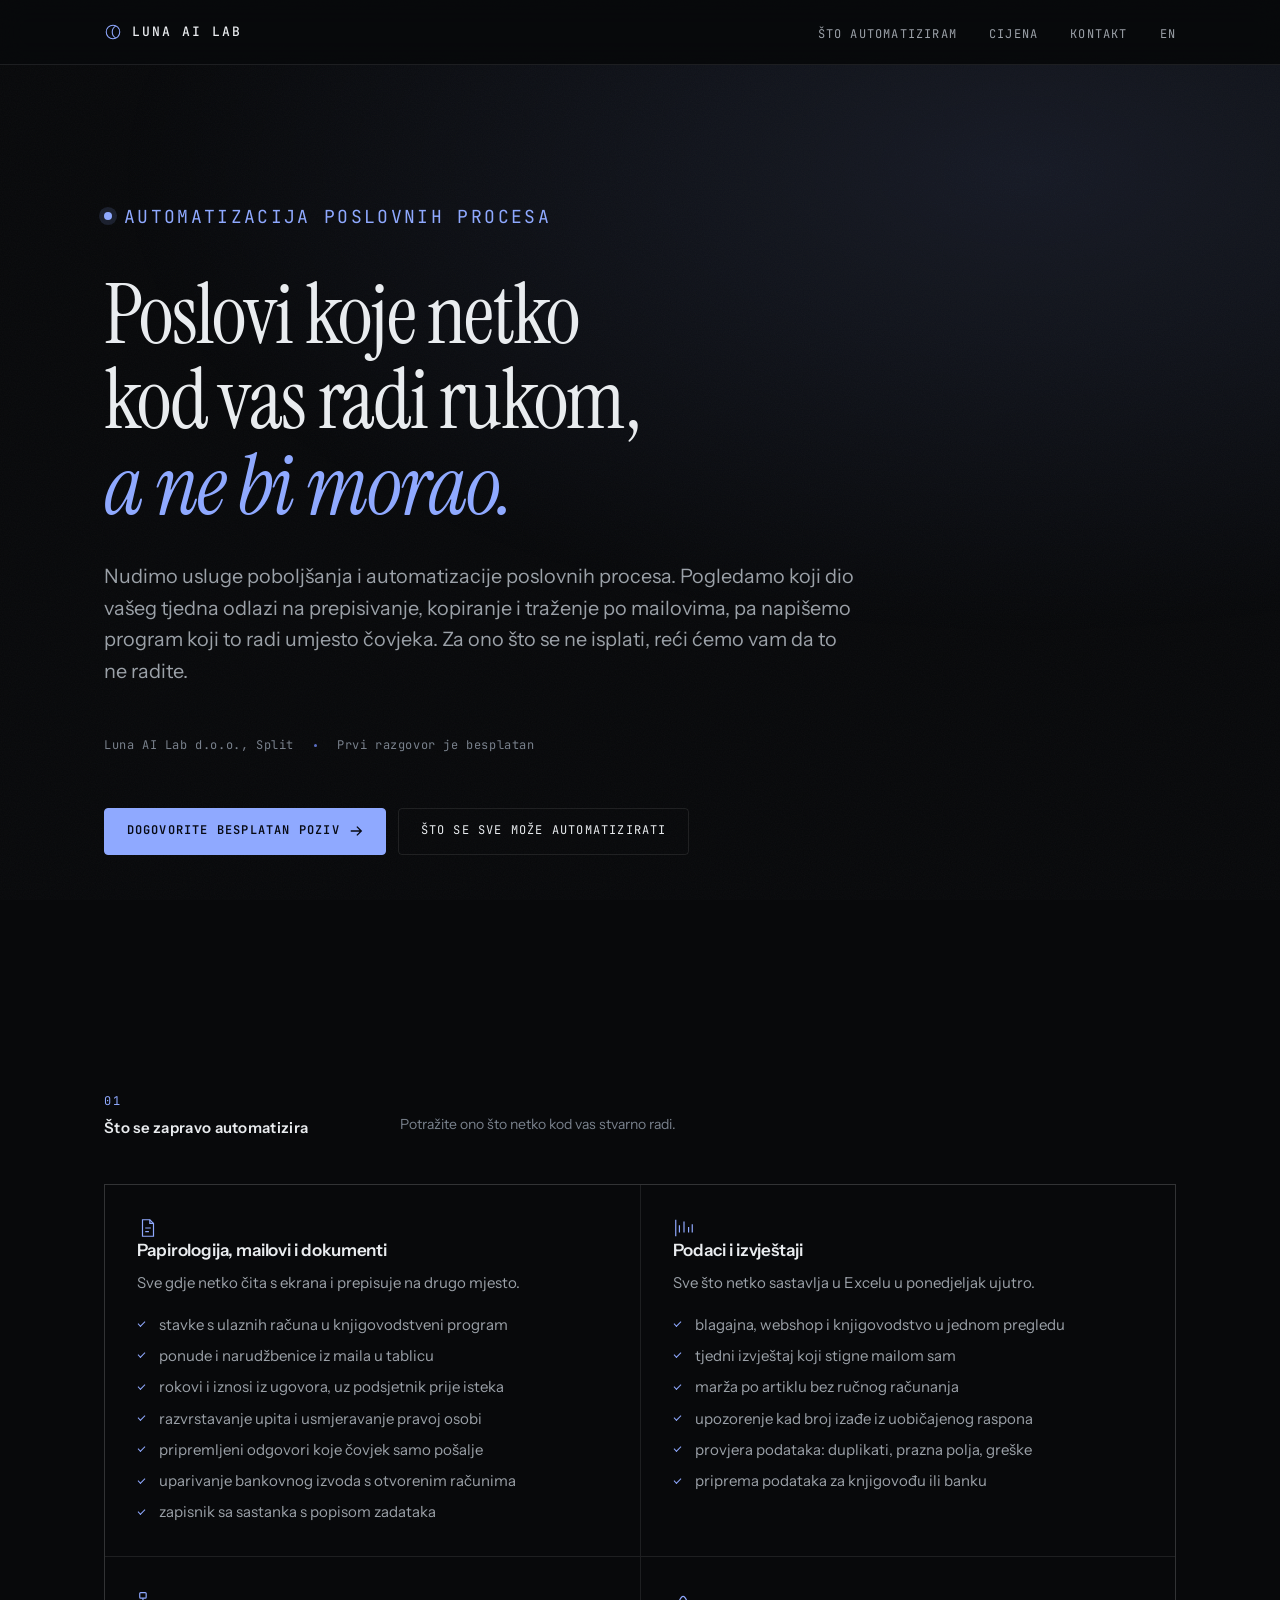
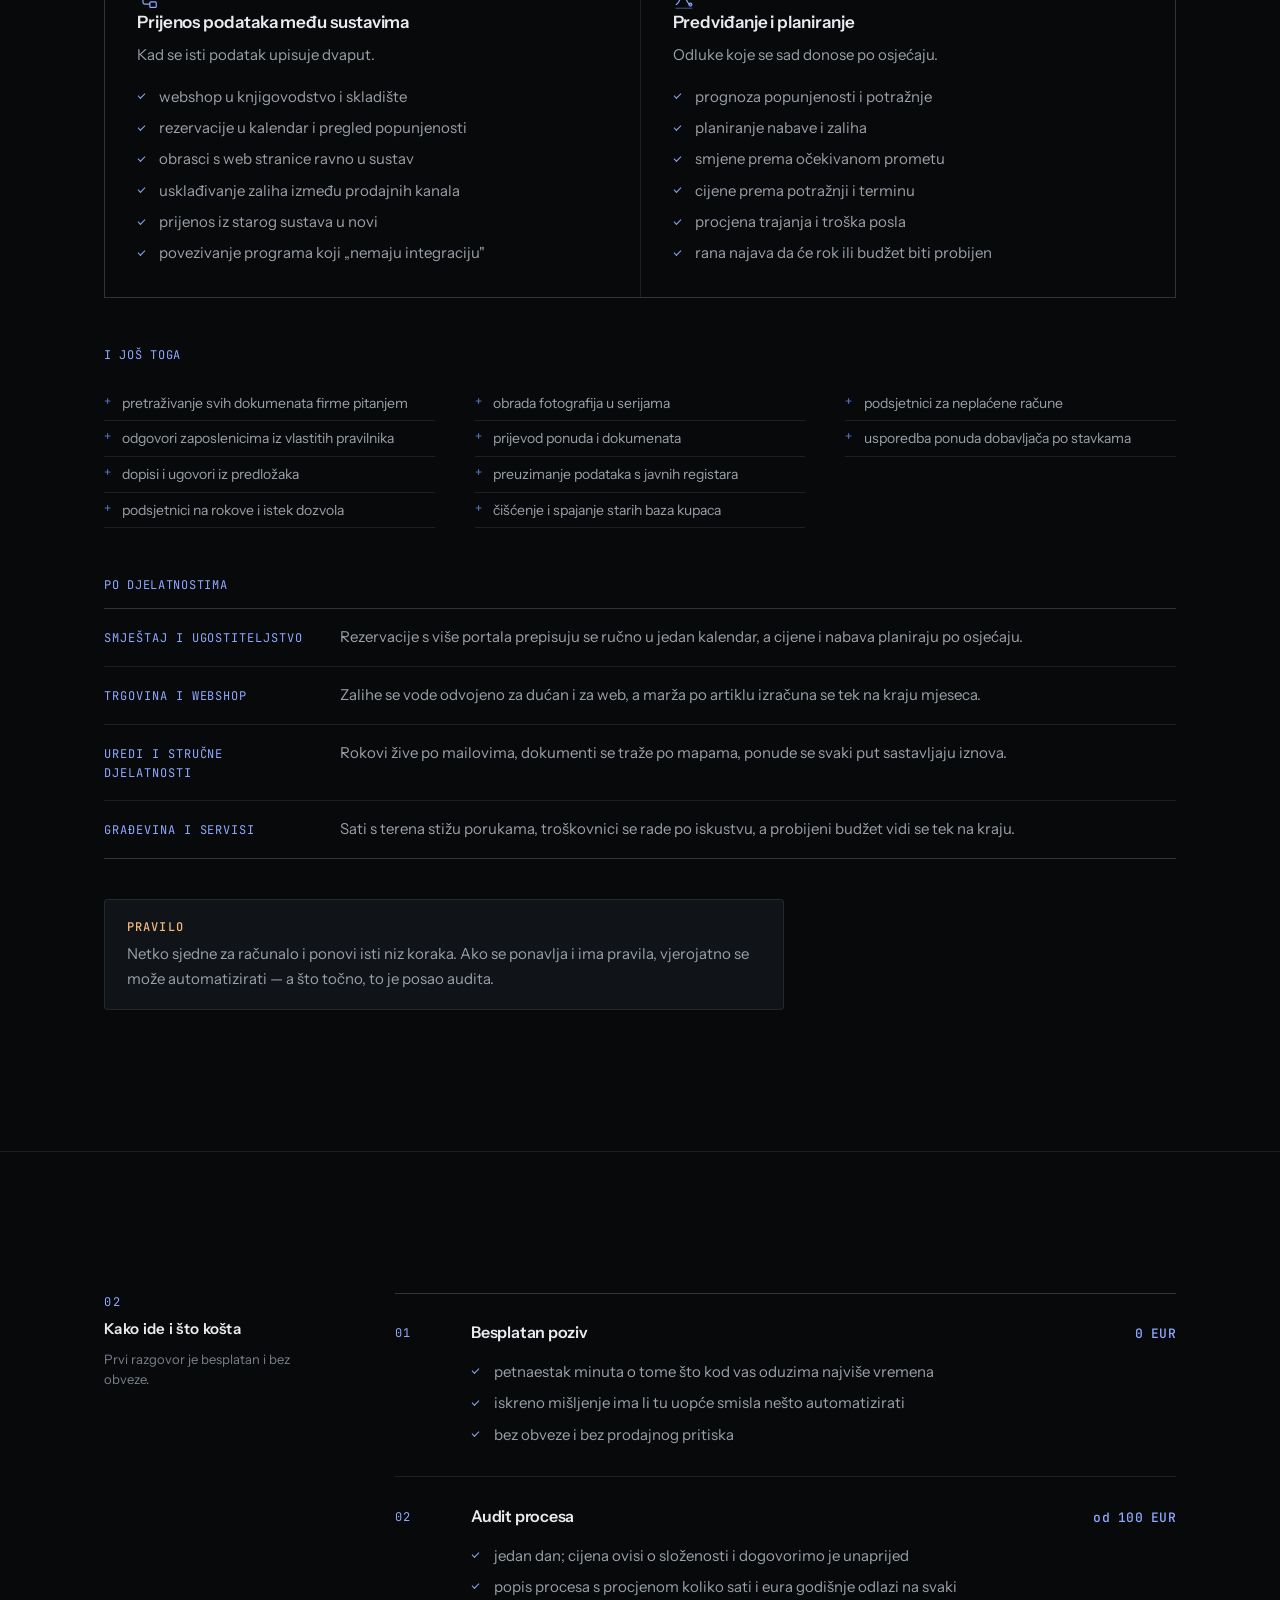
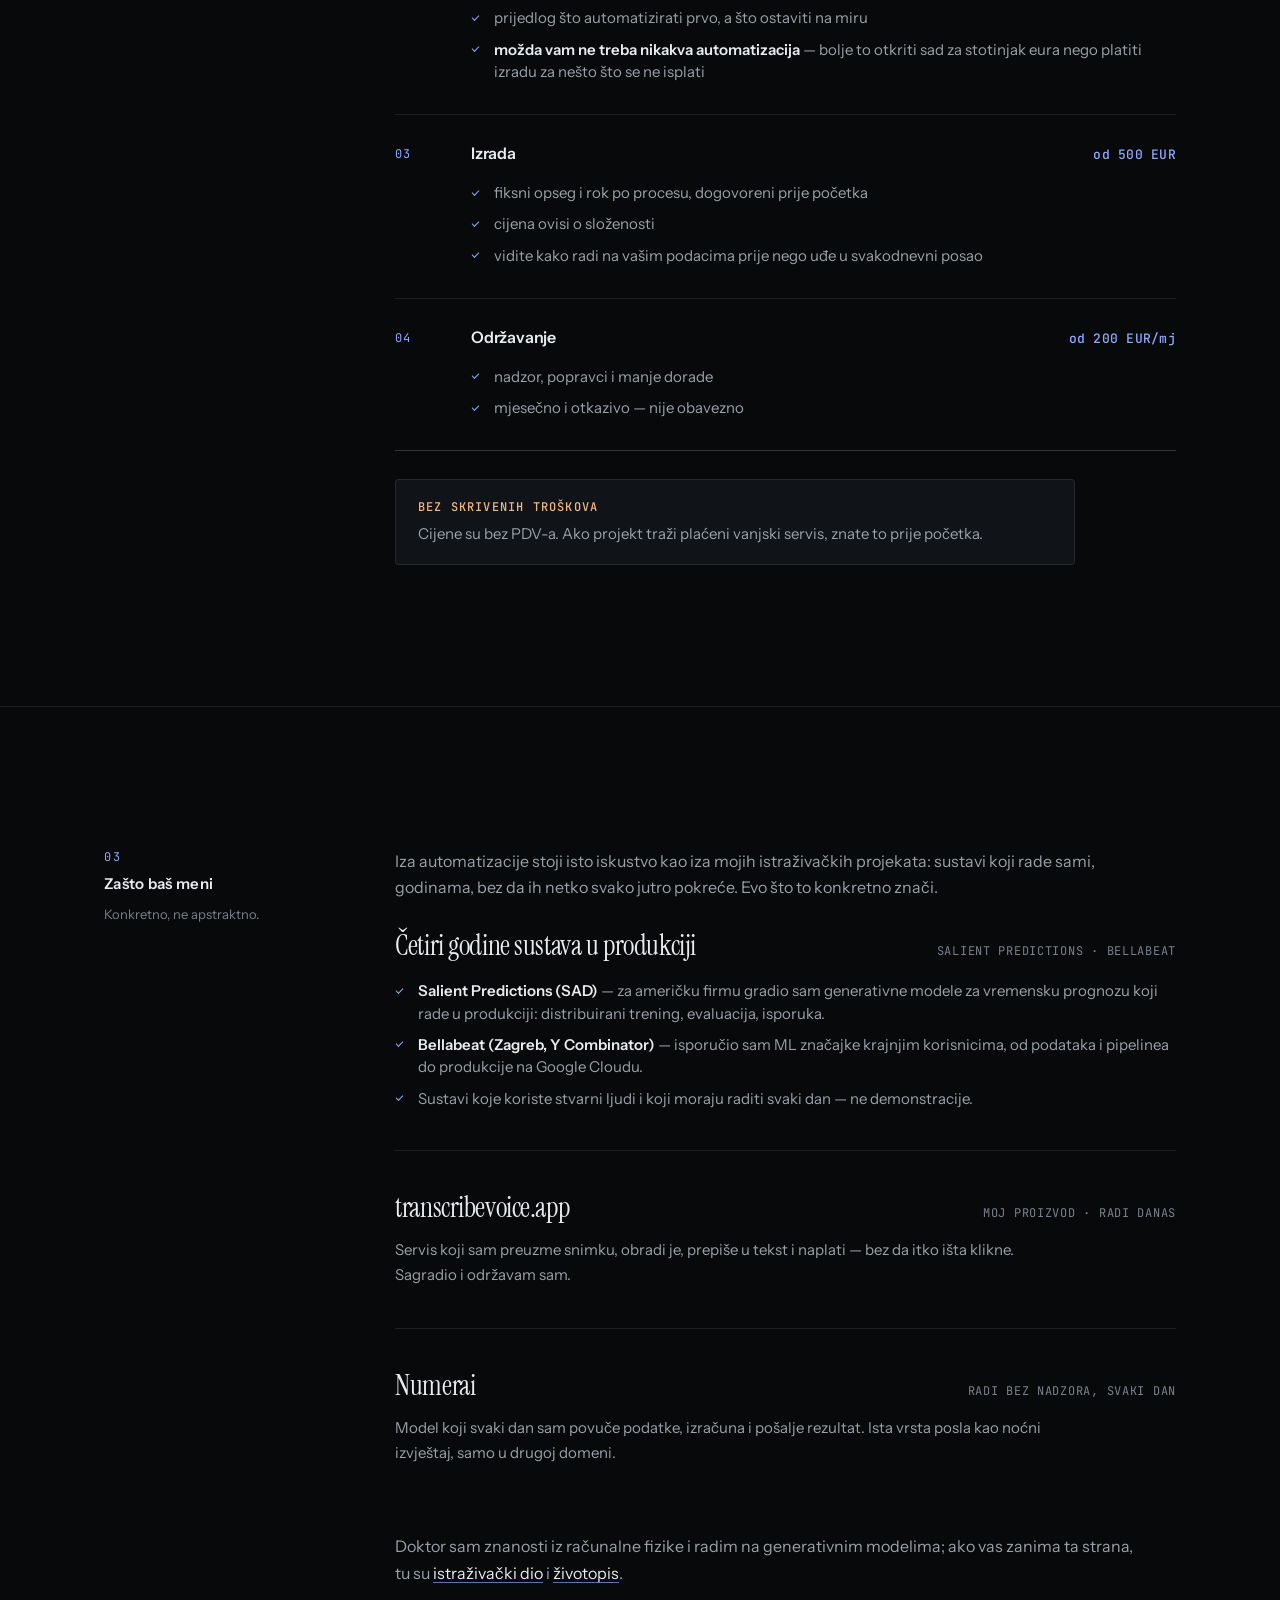
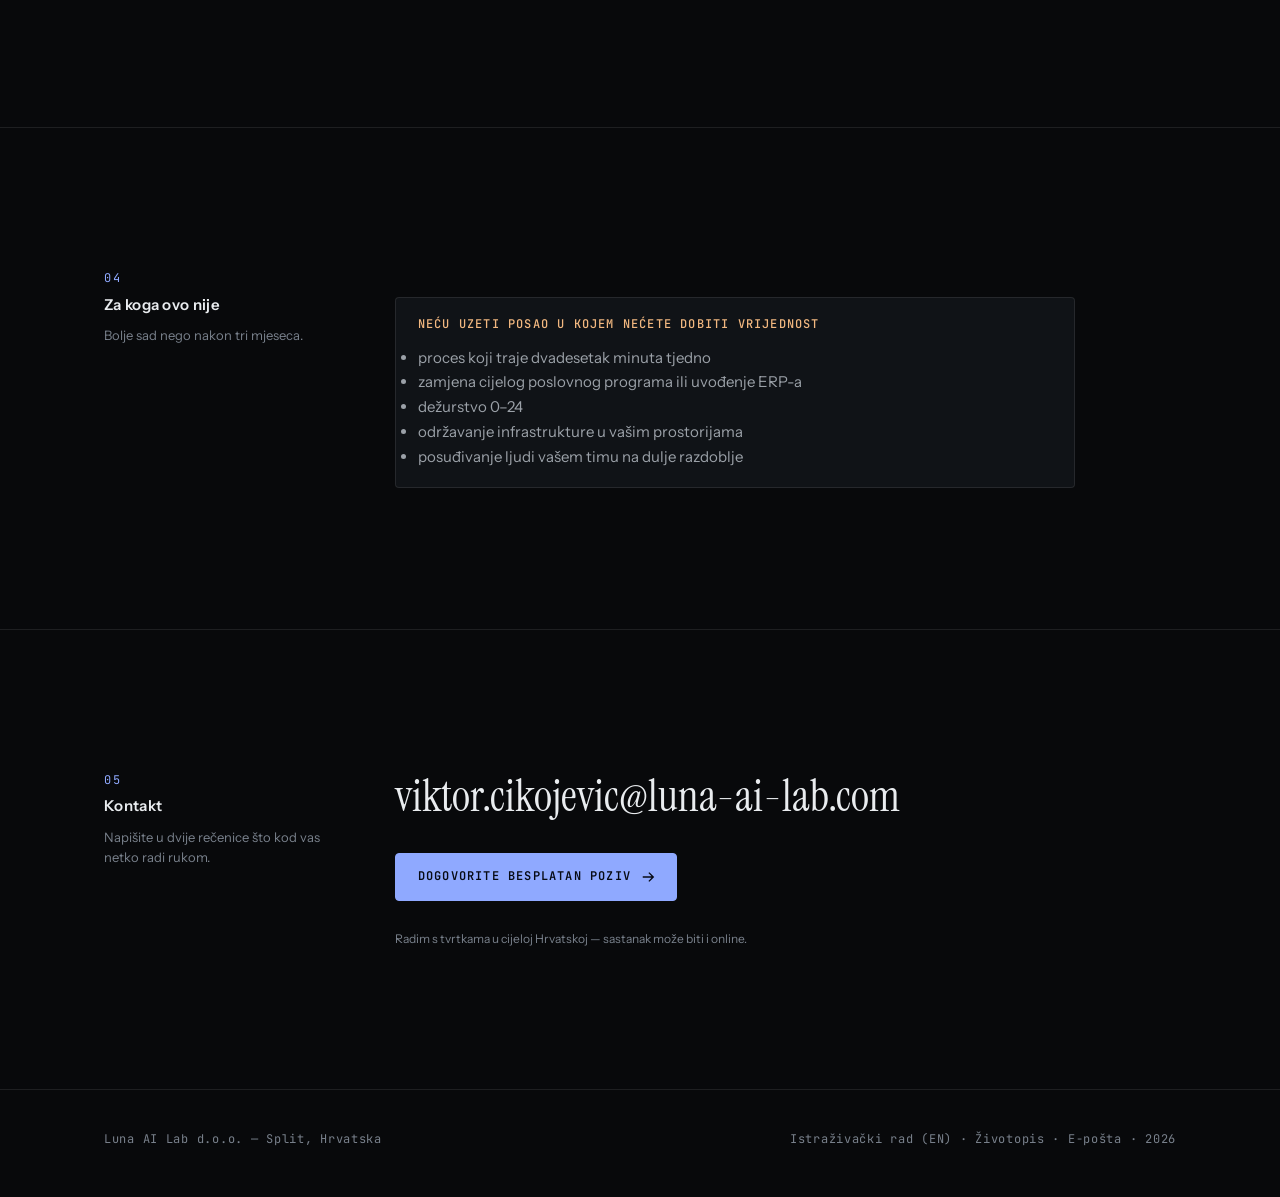
==== commit f3c29040: "Update pricing information in index.html to clarify service costs, changing "500–5.000 EUR" to "od 5" ====
--- a/automatizacija/index.html
+++ b/automatizacija/index.html
@@ -240,7 +240,7 @@
             </ul>
           </li>
           <li>
-            <h3>Izrada <span class="steps__price">500–5.000 EUR</span></h3>
+            <h3>Izrada <span class="steps__price">od 500 EUR</span></h3>
             <ul class="checklist">
               <li>fiksni opseg i rok po procesu, dogovoreni prije početka</li>
               <li>cijena ovisi o složenosti</li>
